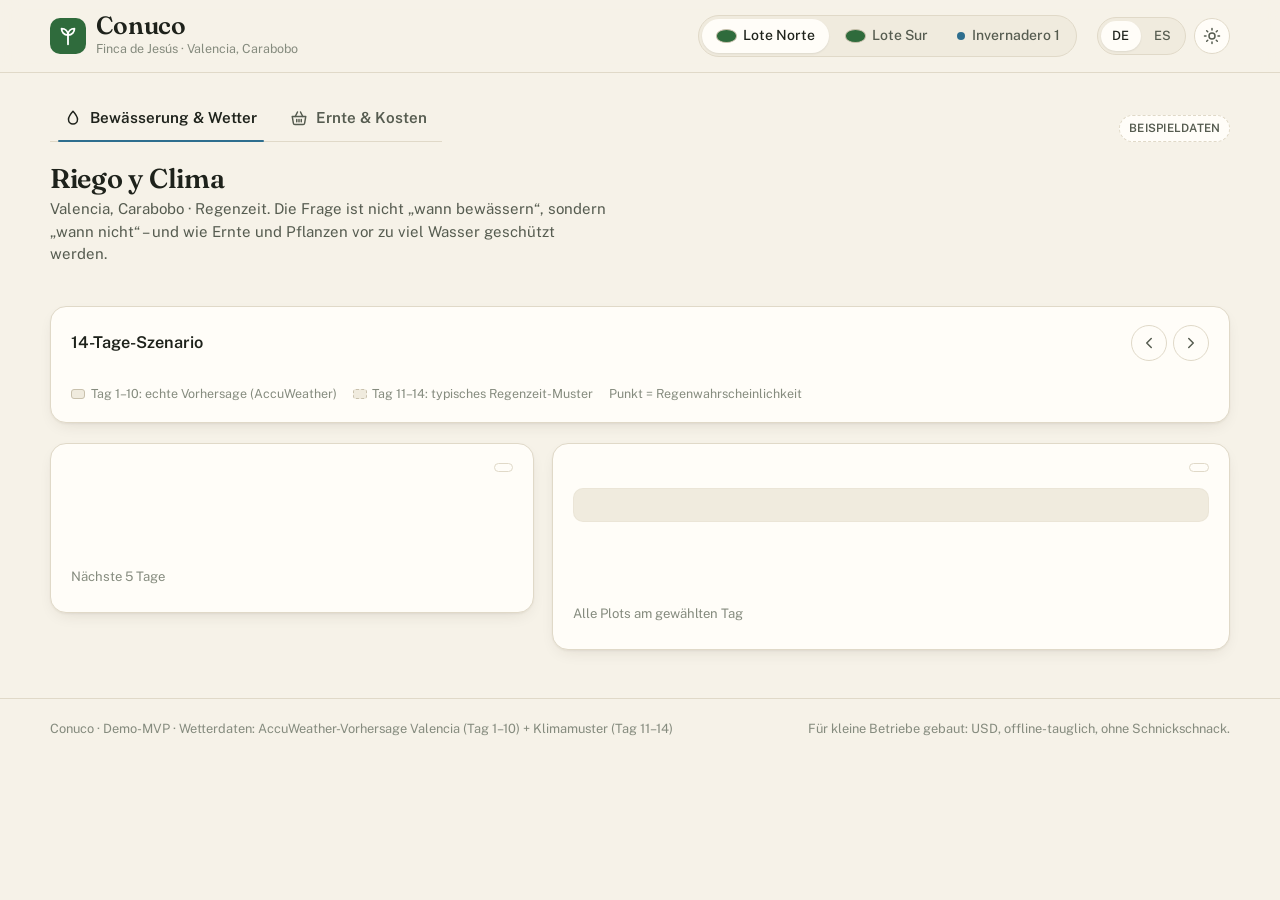
==== index.html @ 58343f12 "Add files via upload" ====
<!DOCTYPE html>
<html lang="de" data-theme="light">
<head>
  <meta charset="utf-8">
  <meta name="viewport" content="width=device-width, initial-scale=1">
  <title>Conuco – Riego y Clima · Cosecha y Costos</title>
  <meta name="description" content="Conuco: radikal einfache Farm-Software für kleine Betriebe in Venezuela. Demo mit Bewässerung & Wetter sowie Ernte- & Kostenerfassung.">
  <link rel="icon" href="data:image/svg+xml,%3Csvg xmlns='http://www.w3.org/2000/svg' viewBox='0 0 32 32'%3E%3Crect width='32' height='32' rx='8' fill='%232F6B3C'/%3E%3Cpath d='M16 25V13M16 13c-5 0-7-4-7-7 4 0 7 2 7 7Zm0 0c5 0 7-4 7-7-4 0-7 2-7 7Z' fill='none' stroke='%23fff' stroke-width='2.2' stroke-linecap='round'/%3E%3C/svg%3E">
  <script>
    // Theme so früh wie möglich setzen, damit nichts flackert.
    (function () {
      try {
        var saved = localStorage.getItem('conuco.theme');
        var prefersDark = window.matchMedia && window.matchMedia('(prefers-color-scheme: dark)').matches;
        document.documentElement.setAttribute('data-theme', saved || (prefersDark ? 'dark' : 'light'));
      } catch (e) {}
    })();
  </script>
  <link rel="preconnect" href="https://fonts.googleapis.com">
  <link rel="preconnect" href="https://fonts.gstatic.com" crossorigin>
  <link href="https://fonts.googleapis.com/css2?family=Fraunces:opsz,wght@9..144,500;9..144,600;9..144,700&family=IBM+Plex+Mono:wght@400;500&family=Public+Sans:wght@400;500;600;700&display=swap" rel="stylesheet">
  <link rel="stylesheet" href="styles.css">
</head>
<body>

  <!-- SVG-Symbole -->
  <svg width="0" height="0" style="position:absolute" aria-hidden="true">
    <defs>
      <symbol id="i-leaf" viewBox="0 0 24 24" fill="none" stroke="currentColor" stroke-width="2" stroke-linecap="round" stroke-linejoin="round"><path d="M12 21V11"/><path d="M12 11c-4.5 0-7-3.5-7-7 4 0 7 2.5 7 7Z"/><path d="M12 11c4.5 0 7-3.5 7-7-4 0-7 2.5-7 7Z"/></symbol>
      <symbol id="i-drop" viewBox="0 0 24 24" fill="none" stroke="currentColor" stroke-width="2" stroke-linecap="round" stroke-linejoin="round"><path d="M12 3s6 6.5 6 11a6 6 0 0 1-12 0c0-4.5 6-11 6-11Z"/></symbol>
      <symbol id="i-basket" viewBox="0 0 24 24" fill="none" stroke="currentColor" stroke-width="2" stroke-linecap="round" stroke-linejoin="round"><path d="M3 10h18l-1.5 9a2 2 0 0 1-2 1.7h-11a2 2 0 0 1-2-1.7L3 10Z"/><path d="m7 10 3-6M17 10l-3-6M9 14v3M12 14v3M15 14v3"/></symbol>
      <symbol id="i-sun" viewBox="0 0 24 24" fill="none" stroke="currentColor" stroke-width="2" stroke-linecap="round" stroke-linejoin="round"><circle cx="12" cy="12" r="4"/><path d="M12 2v2M12 20v2M4.9 4.9l1.4 1.4M17.7 17.7l1.4 1.4M2 12h2M20 12h2M4.9 19.1l1.4-1.4M17.7 6.3l1.4-1.4"/></symbol>
      <symbol id="i-moon" viewBox="0 0 24 24" fill="none" stroke="currentColor" stroke-width="2" stroke-linecap="round" stroke-linejoin="round"><path d="M21 12.8A9 9 0 1 1 11.2 3a7 7 0 0 0 9.8 9.8Z"/></symbol>
      <symbol id="i-warn" viewBox="0 0 24 24" fill="none" stroke="currentColor" stroke-width="2" stroke-linecap="round" stroke-linejoin="round"><path d="M10.3 3.9 1.8 18a2 2 0 0 0 1.7 3h17a2 2 0 0 0 1.7-3L13.7 3.9a2 2 0 0 0-3.4 0Z"/><path d="M12 9v4M12 17h.01"/></symbol>
      <symbol id="i-check" viewBox="0 0 24 24" fill="none" stroke="currentColor" stroke-width="2.2" stroke-linecap="round" stroke-linejoin="round"><path d="M20 6 9 17l-5-5"/></symbol>
      <symbol id="i-undo" viewBox="0 0 24 24" fill="none" stroke="currentColor" stroke-width="2" stroke-linecap="round" stroke-linejoin="round"><path d="M3 7v6h6"/><path d="M21 17a9 9 0 0 0-15-6.7L3 13"/></symbol>
      <symbol id="i-chev-l" viewBox="0 0 24 24" fill="none" stroke="currentColor" stroke-width="2" stroke-linecap="round" stroke-linejoin="round"><path d="m15 18-6-6 6-6"/></symbol>
      <symbol id="i-chev-r" viewBox="0 0 24 24" fill="none" stroke="currentColor" stroke-width="2" stroke-linecap="round" stroke-linejoin="round"><path d="m9 18 6-6-6-6"/></symbol>
      <symbol id="i-plus" viewBox="0 0 24 24" fill="none" stroke="currentColor" stroke-width="2.2" stroke-linecap="round" stroke-linejoin="round"><path d="M12 5v14M5 12h14"/></symbol>
      <symbol id="i-shield" viewBox="0 0 24 24" fill="none" stroke="currentColor" stroke-width="2" stroke-linecap="round" stroke-linejoin="round"><path d="M12 22s8-4 8-10V5l-8-3-8 3v7c0 6 8 10 8 10Z"/><path d="m9 12 2 2 4-4"/></symbol>
      <symbol id="i-info" viewBox="0 0 24 24" fill="none" stroke="currentColor" stroke-width="2" stroke-linecap="round" stroke-linejoin="round"><circle cx="12" cy="12" r="10"/><path d="M12 16v-4M12 8h.01"/></symbol>
      <symbol id="i-ban" viewBox="0 0 24 24" fill="none" stroke="currentColor" stroke-width="2" stroke-linecap="round" stroke-linejoin="round"><circle cx="12" cy="12" r="10"/><path d="m4.9 4.9 14.2 14.2"/></symbol>
      <symbol id="i-house" viewBox="0 0 24 24" fill="none" stroke="currentColor" stroke-width="2" stroke-linecap="round" stroke-linejoin="round"><path d="M3 11 12 3l9 8"/><path d="M5 10v10h14V10"/><path d="M9 20v-6h6v6"/></symbol>
      <!-- Wetter -->
      <symbol id="w-rain" viewBox="0 0 24 24" fill="none" stroke="currentColor" stroke-width="1.8" stroke-linecap="round" stroke-linejoin="round"><path d="M7 15a4 4 0 0 1-.5-8A6 6 0 0 1 18 8a3.5 3.5 0 0 1 0 7"/><path d="M8 17v3M12 16v4M16 17v3"/></symbol>
      <symbol id="w-storm" viewBox="0 0 24 24" fill="none" stroke="currentColor" stroke-width="1.8" stroke-linecap="round" stroke-linejoin="round"><path d="M7 15a4 4 0 0 1-.5-8A6 6 0 0 1 18 8a3.5 3.5 0 0 1 0 7"/><path d="m13 13-2 4h3l-2 4"/></symbol>
      <symbol id="w-suncloud" viewBox="0 0 24 24" fill="none" stroke="currentColor" stroke-width="1.8" stroke-linecap="round" stroke-linejoin="round"><path d="M9 4v1.5M4 9h1.5M5.5 5.5l1 1"/><path d="M11.5 8.5A3.5 3.5 0 0 0 6 10.5"/><path d="M9 19a4 4 0 0 1-.5-8A6 6 0 0 1 20 12a3.5 3.5 0 0 1 0 7Z"/></symbol>
      <symbol id="w-cloud" viewBox="0 0 24 24" fill="none" stroke="currentColor" stroke-width="1.8" stroke-linecap="round" stroke-linejoin="round"><path d="M7 18a4 4 0 0 1-.5-8A6 6 0 0 1 18 11a3.5 3.5 0 0 1 0 7Z"/></symbol>
    </defs>
  </svg>

  <header class="header">
    <div class="container header-inner">
      <div class="brand">
        <div class="brand-mark" aria-hidden="true"><svg width="22" height="22"><use href="#i-leaf"/></svg></div>
        <div>
          <div class="brand-name">Conuco</div>
          <div class="brand-tag" data-i18n="brand.tag">Finca de Jesús · Valencia, Carabobo</div>
        </div>
      </div>

      <div class="segmented" role="group" aria-label="Plot" id="plotSwitch">
        <button type="button" data-plot="norte" aria-pressed="true"><span class="dot field" aria-hidden="true"></span>Lote Norte</button>
        <button type="button" data-plot="sur" aria-pressed="false"><span class="dot field" aria-hidden="true"></span>Lote Sur</button>
        <button type="button" data-plot="inv1" aria-pressed="false"><span class="dot greenhouse" aria-hidden="true"></span>Invernadero 1</button>
      </div>

      <div class="header-controls">
        <div class="segmented compact" role="group" aria-label="Idioma / Sprache" id="langSwitch">
          <button type="button" data-lang="de" aria-pressed="true" lang="de">DE</button>
          <button type="button" data-lang="es" aria-pressed="false" lang="es">ES</button>
        </div>
        <button type="button" class="icon-btn" id="themeToggle" data-i18n-aria="theme.toggle" aria-label="Design umschalten">
          <svg class="icon-sun" aria-hidden="true"><use href="#i-sun"/></svg>
          <svg class="icon-moon" aria-hidden="true"><use href="#i-moon"/></svg>
        </button>
      </div>
    </div>
  </header>

  <main class="container main">
    <div class="page-head">
      <div class="tabs" role="tablist" aria-label="Módulos">
        <button type="button" class="tab" role="tab" data-tab="water" id="tab-water" aria-selected="true" aria-controls="panel-water">
          <svg aria-hidden="true"><use href="#i-drop"/></svg><span data-i18n="tab.water">Bewässerung &amp; Wetter</span>
        </button>
        <button type="button" class="tab" role="tab" data-tab="costs" id="tab-costs" aria-selected="false" aria-controls="panel-costs" tabindex="-1">
          <svg aria-hidden="true"><use href="#i-basket"/></svg><span data-i18n="tab.costs">Ernte &amp; Kosten</span>
        </button>
      </div>
      <span class="badge sample" data-i18n="badge.sample">Beispieldaten</span>
    </div>

    <!-- ===================== Modul 1 ===================== -->
    <section id="panel-water" role="tabpanel" aria-labelledby="tab-water" class="main" style="padding:0">
      <div>
        <h1 class="module-title" data-i18n="water.title">Riego y Clima</h1>
        <p class="module-sub" data-i18n="water.sub">Valencia, Carabobo · Regenzeit. Die Frage ist nicht „wann bewässern“, sondern „wann nicht“ – und wie Ernte und Pflanzen vor zu viel Wasser geschützt werden.</p>
      </div>

      <div class="kpis" id="waterKpis"></div>

      <div class="card timeline-card">
        <div class="timeline-head">
          <div>
            <div class="card-title" data-i18n="timeline.title">14-Tage-Szenario</div>
            <div class="card-sub" id="timelineSub"></div>
          </div>
          <div class="timeline-nav">
            <button type="button" class="icon-btn" id="dayPrev" data-i18n-aria="timeline.prev" aria-label="Vorheriger Tag"><svg aria-hidden="true"><use href="#i-chev-l"/></svg></button>
            <button type="button" class="icon-btn" id="dayNext" data-i18n-aria="timeline.next" aria-label="Nächster Tag"><svg aria-hidden="true"><use href="#i-chev-r"/></svg></button>
          </div>
        </div>
        <div class="timeline" id="timeline" role="group" data-i18n-aria="timeline.group" aria-label="Tag auswählen"></div>
        <div class="timeline-legend">
          <span><i class="swatch"></i><span data-i18n="timeline.legend.forecast">Tag 1–10: echte Vorhersage (AccuWeather)</span></span>
          <span><i class="swatch dashed"></i><span data-i18n="timeline.legend.pattern">Tag 11–14: typisches Regenzeit-Muster</span></span>
          <span data-i18n="timeline.legend.rain">Punkt = Regenwahrscheinlichkeit</span>
        </div>
      </div>

      <div class="water-grid">
        <div class="card" id="weatherCard">
          <div class="card-head">
            <div>
              <div class="card-title" id="weatherTitle"></div>
              <div class="card-sub" id="weatherDate"></div>
            </div>
            <span class="badge" id="sourceBadge"></span>
          </div>
          <div class="weather-now">
            <div class="weather-icon" id="weatherIcon"></div>
            <div>
              <div class="weather-temp"><span id="tempMax"></span><small id="tempMin"></small></div>
              <div class="weather-cond" id="weatherCond"></div>
              <div class="weather-meta" id="weatherMeta"></div>
            </div>
          </div>
          <div>
            <div class="card-sub" style="margin-bottom:.45rem" data-i18n="weather.next5">Nächste 5 Tage</div>
            <div class="strip" id="strip"></div>
          </div>
        </div>

        <div class="card reco-card" id="recoCard">
          <div class="card-head">
            <div>
              <div class="card-title" id="recoPlotName"></div>
              <div class="card-sub" id="recoPlotType"></div>
            </div>
            <span class="badge" id="recoPlotBadge"></span>
          </div>

          <div class="reco-main" id="recoMain"></div>

          <div class="moisture" id="moisture"></div>

          <div class="reco-actions" id="recoActions"></div>

          <div id="diseaseAlert"></div>
          <div id="harvestAlert"></div>

          <div>
            <div class="card-sub" style="margin-bottom:.45rem" data-i18n="compare.title">Alle Plots am gewählten Tag</div>
            <div class="compare" id="compare"></div>
          </div>
        </div>
      </div>
    </section>

    <!-- ===================== Modul 2 ===================== -->
    <section id="panel-costs" role="tabpanel" aria-labelledby="tab-costs" class="main" style="padding:0" hidden>
      <div>
        <h1 class="module-title" data-i18n="costs.title">Cosecha y Costos</h1>
        <p class="module-sub" data-i18n="costs.sub">Tomate „Río Grande“, 11.000 Pflanzen, Saison 2026 · alle Beträge in USD. Ernte und Ausgaben erfassen, Kosten pro Kilo und Marge sofort sehen.</p>
      </div>

      <div class="kpis" id="costKpis"></div>

      <div class="costs-grid">
        <div style="display:flex;flex-direction:column;gap:1.1rem;min-width:0">
          <div class="charts">
            <div class="card">
              <div class="card-head">
                <div>
                  <div class="card-title" data-i18n="chart.harvest.title">Erntemenge über Zeit</div>
                  <div class="card-sub" data-i18n="chart.harvest.sub">kg pro Erntetag, alle Plots</div>
                </div>
              </div>
              <div class="chart-wrap" id="harvestChart"></div>
            </div>
            <div class="card">
              <div class="card-head">
                <div>
                  <div class="card-title" data-i18n="chart.costs.title">Kosten nach Kategorie</div>
                  <div class="card-sub" data-i18n="chart.costs.sub">Anteil an den Gesamtkosten</div>
                </div>
              </div>
              <div class="donut-layout">
                <div class="chart-wrap" id="costDonut"></div>
                <div class="legend" id="costLegend"></div>
              </div>
            </div>
          </div>

          <div class="tables">
            <div class="card">
              <div class="card-head">
                <div>
                  <div class="card-title" data-i18n="table.harvest.title">Ernte-Einträge</div>
                  <div class="card-sub" id="harvestCount"></div>
                </div>
              </div>
              <div class="table-wrap">
                <table id="harvestTable">
                  <thead><tr>
                    <th data-i18n="col.date">Datum</th>
                    <th data-i18n="col.plot">Plot</th>
                    <th class="num" data-i18n="col.kg">kg</th>
                    <th data-i18n="col.quality">Qualität</th>
                  </tr></thead>
                  <tbody></tbody>
                </table>
              </div>
            </div>
            <div class="card">
              <div class="card-head">
                <div>
                  <div class="card-title" data-i18n="table.costs.title">Kosten-Einträge</div>
                  <div class="card-sub" id="costCount"></div>
                </div>
              </div>
              <div class="table-wrap">
                <table id="costTable">
                  <thead><tr>
                    <th data-i18n="col.date">Datum</th>
                    <th data-i18n="col.category">Kategorie</th>
                    <th data-i18n="col.note">Notiz</th>
                    <th class="num" data-i18n="col.amount">USD</th>
                  </tr></thead>
                  <tbody></tbody>
                </table>
              </div>
            </div>
          </div>
        </div>

        <div style="display:flex;flex-direction:column;gap:1.1rem;min-width:0">
          <div class="card">
            <div class="card-head">
              <div>
                <div class="card-title" data-i18n="price.title">Verkaufspreis</div>
                <div class="card-sub" data-i18n="price.sub">Ab Hof, USD pro kg – Kennzahlen reagieren sofort</div>
              </div>
            </div>
            <div class="price-row">
              <label for="priceInput" data-i18n="price.label">Preis Qualität A</label>
              <span class="field"><span class="unit">$</span><input type="number" id="priceInput" min="0" step="0.05" value="0.70" inputmode="decimal"><span class="unit">/kg</span></span>
            </div>
            <p class="price-note" data-i18n="price.note">Qualität B wird mit 80 %, Qualität C mit 50 % des A-Preises bewertet.</p>
          </div>

          <div class="card">
            <div class="card-head">
              <div>
                <div class="card-title" data-i18n="form.title">Eintrag hinzufügen</div>
                <div class="card-sub" data-i18n="form.sub">Wird sofort in Tabelle, Kennzahlen und Diagramme übernommen</div>
              </div>
            </div>
            <div class="segmented" role="group" id="entryTypeSwitch" data-i18n-aria="form.type" aria-label="Eintragstyp">
              <button type="button" data-type="harvest" aria-pressed="true" data-i18n="form.type.harvest">Ernte</button>
              <button type="button" data-type="cost" aria-pressed="false" data-i18n="form.type.cost">Kosten</button>
            </div>

            <form id="entryForm" novalidate>
              <div class="form-grid">
                <div class="form-field">
                  <label for="fDate" data-i18n="col.date">Datum</label>
                  <span class="field"><input type="date" id="fDate" required></span>
                </div>

                <div class="form-field" data-for="harvest">
                  <label for="fPlot" data-i18n="col.plot">Plot</label>
                  <span class="field"><select id="fPlot">
                    <option value="norte">Lote Norte</option>
                    <option value="sur">Lote Sur</option>
                    <option value="inv1">Invernadero 1</option>
                  </select></span>
                </div>
                <div class="form-field" data-for="harvest">
                  <label for="fKg" data-i18n="form.kg">Menge (kg)</label>
                  <span class="field"><input type="number" id="fKg" min="1" step="1" placeholder="120" inputmode="numeric"></span>
                </div>
                <div class="form-field" data-for="harvest">
                  <label for="fQuality" data-i18n="col.quality">Qualität</label>
                  <span class="field"><select id="fQuality">
                    <option value="A" data-i18n="quality.A">A – Erste Wahl</option>
                    <option value="B" data-i18n="quality.B">B – Zweite Wahl</option>
                    <option value="C" data-i18n="quality.C">C – Verarbeitung</option>
                  </select></span>
                </div>

                <div class="form-field" data-for="cost" hidden>
                  <label for="fCategory" data-i18n="col.category">Kategorie</label>
                  <span class="field"><select id="fCategory">
                    <option value="seed" data-i18n="cat.seed">Saatgut</option>
                    <option value="inputs" data-i18n="cat.inputs">Betriebsmittel</option>
                    <option value="labor" data-i18n="cat.labor">Arbeitskraft</option>
                    <option value="fuel" data-i18n="cat.fuel">Treibstoff</option>
                  </select></span>
                </div>
                <div class="form-field" data-for="cost" hidden>
                  <label for="fAmount" data-i18n="form.amount">Betrag (USD)</label>
                  <span class="field"><span class="unit">$</span><input type="number" id="fAmount" min="0.01" step="0.01" placeholder="85.00" inputmode="decimal"></span>
                </div>
                <div class="form-field full" data-for="cost" hidden>
                  <label for="fNote" data-i18n="col.note">Notiz</label>
                  <span class="field"><input type="text" id="fNote" maxlength="60" data-i18n-placeholder="form.note.ph" placeholder="z. B. Diesel für die Pumpe"></span>
                </div>
              </div>
              <div class="form-actions" style="margin-top:.9rem">
                <span class="form-feedback" id="formFeedback" aria-live="polite"></span>
                <button type="submit" class="btn btn-earth"><svg aria-hidden="true"><use href="#i-plus"/></svg><span data-i18n="form.submit">Hinzufügen</span></button>
              </div>
            </form>
          </div>
        </div>
      </div>
    </section>
  </main>

  <footer class="footer">
    <div class="container footer-inner">
      <span data-i18n="footer.left">Conuco · Demo-MVP · Wetterdaten: AccuWeather-Vorhersage Valencia (Tag 1–10) + Klimamuster (Tag 11–14)</span>
      <span data-i18n="footer.right">Für kleine Betriebe gebaut: USD, offline-tauglich, ohne Schnickschnack.</span>
    </div>
  </footer>

  <div class="tooltip" id="tooltip" role="status" aria-hidden="true"></div>

  <script src="data/wetter-14-tage.js"></script>
  <script src="i18n.js"></script>
  <script src="app.js"></script>
</body>
</html>
---- styles.css ----
/* ==========================================================================
   Conuco – Design Tokens
   ========================================================================== */
:root {
  color-scheme: light;

  /* Neutrale, warme Töne */
  --bg: #F6F2E8;
  --surface: #FFFDF8;
  --surface-2: #F0EBDE;
  --surface-3: #E7E1D2;
  --border: #E0D9C8;
  --border-strong: #C9C1AD;
  --text: #1E221B;
  --text-2: #565C50;
  --text-3: #858B7E;
  --shadow: 0 1px 2px rgba(50, 40, 20, .05), 0 6px 18px -8px rgba(50, 40, 20, .16);

  /* Akzente */
  --accent: #2F6B3C;
  --accent-strong: #245530;
  --accent-soft: #E1EEDE;
  --accent-contrast: #FFFFFF;

  --earth: #B9622C;
  --earth-strong: #964D20;
  --earth-soft: #F6E5D7;

  --water: #2E6E8E;
  --water-strong: #225670;
  --water-soft: #DCEAF1;

  /* Semantik (getrennt von den Akzenten) */
  --ok: #3A7A49;
  --ok-soft: #E0EFE1;
  --warn: #A9701A;
  --warn-soft: #FBEDD2;
  --crit: #B0402A;
  --crit-soft: #F8DFD8;
  --info: #2E6E8E;
  --info-soft: #DCEAF1;

  /* Chart-Serien (validiert: farbenblind-sicher, Reihenfolge fix) */
  --series-labor: #D46A2A;
  --series-inputs: #2F7FB0;
  --series-fuel: #D4A12A;
  --series-seed: #2F8A48;
  --grid: #E6E0D1;

  --focus: #2E6E8E;

  --font-display: "Fraunces", "Iowan Old Style", "Palatino Linotype", Georgia, serif;
  --font-ui: "Public Sans", "Helvetica Neue", Arial, system-ui, sans-serif;
  --font-mono: "IBM Plex Mono", "SF Mono", Menlo, Consolas, monospace;

  --radius-s: 6px;
  --radius: 10px;
  --radius-l: 16px;
  --dur: 180ms;
}

@media (prefers-color-scheme: dark) {
  :root:not([data-theme="light"]) {
    color-scheme: dark;
    --bg: #101612;
    --surface: #182019;
    --surface-2: #1F2921;
    --surface-3: #283329;
    --border: #2C372E;
    --border-strong: #3C493E;
    --text: #EDEAE0;
    --text-2: #B3B5A8;
    --text-3: #7D837A;
    --shadow: 0 1px 2px rgba(0, 0, 0, .3), 0 8px 24px -10px rgba(0, 0, 0, .55);

    --accent: #6BAE7A;
    --accent-strong: #8CC79A;
    --accent-soft: #1F3324;
    --accent-contrast: #0F1A12;

    --earth: #D98A57;
    --earth-strong: #ECA675;
    --earth-soft: #35251A;

    --water: #6AA8C5;
    --water-strong: #8CC0D8;
    --water-soft: #1B3040;

    --ok: #6EB27E;
    --ok-soft: #1D3324;
    --warn: #DDA23F;
    --warn-soft: #382C15;
    --crit: #E26E54;
    --crit-soft: #3E221B;
    --info: #6AA8C5;
    --info-soft: #1B3040;

    --series-labor: #D8702A;
    --series-inputs: #3585C0;
    --series-fuel: #B58A10;
    --series-seed: #33A862;
    --grid: #263029;

    --focus: #8CC0D8;
  }
}
:root[data-theme="dark"] {
  color-scheme: dark;
  --bg: #101612;
  --surface: #182019;
  --surface-2: #1F2921;
  --surface-3: #283329;
  --border: #2C372E;
  --border-strong: #3C493E;
  --text: #EDEAE0;
  --text-2: #B3B5A8;
  --text-3: #7D837A;
  --shadow: 0 1px 2px rgba(0, 0, 0, .3), 0 8px 24px -10px rgba(0, 0, 0, .55);

  --accent: #6BAE7A;
  --accent-strong: #8CC79A;
  --accent-soft: #1F3324;
  --accent-contrast: #0F1A12;

  --earth: #D98A57;
  --earth-strong: #ECA675;
  --earth-soft: #35251A;

  --water: #6AA8C5;
  --water-strong: #8CC0D8;
  --water-soft: #1B3040;

  --ok: #6EB27E;
  --ok-soft: #1D3324;
  --warn: #DDA23F;
  --warn-soft: #382C15;
  --crit: #E26E54;
  --crit-soft: #3E221B;
  --info: #6AA8C5;
  --info-soft: #1B3040;

  --series-labor: #D8702A;
  --series-inputs: #3585C0;
  --series-fuel: #B58A10;
  --series-seed: #33A862;
  --grid: #263029;

  --focus: #8CC0D8;
}

/* ==========================================================================
   Basis
   ========================================================================== */
*, *::before, *::after { box-sizing: border-box; }
html { -webkit-text-size-adjust: 100%; }
body {
  margin: 0;
  background: var(--bg);
  color: var(--text);
  font-family: var(--font-ui);
  font-size: 15px;
  line-height: 1.5;
  -webkit-font-smoothing: antialiased;
  transition: background-color var(--dur) ease, color var(--dur) ease;
}
h1, h2, h3, h4 { margin: 0; font-weight: 600; line-height: 1.2; }
p { margin: 0; }
button, input, select { font: inherit; color: inherit; }
button { cursor: pointer; }
.num { font-family: var(--font-mono); font-variant-numeric: tabular-nums; }
.visually-hidden {
  position: absolute !important; width: 1px; height: 1px; overflow: hidden;
  clip: rect(0 0 0 0); white-space: nowrap; border: 0; padding: 0; margin: -1px;
}
:focus-visible { outline: 2px solid var(--focus); outline-offset: 2px; border-radius: var(--radius-s); }
[hidden] { display: none !important; }

@media (prefers-reduced-motion: reduce) {
  *, *::before, *::after { transition: none !important; animation: none !important; scroll-behavior: auto !important; }
}

.container { width: min(1180px, 100% - 2rem); margin-inline: auto; }

/* ==========================================================================
   Header
   ========================================================================== */
.header {
  position: sticky; top: 0; z-index: 20;
  background: color-mix(in srgb, var(--bg) 88%, transparent);
  backdrop-filter: blur(10px); -webkit-backdrop-filter: blur(10px);
  border-bottom: 1px solid var(--border);
}
.header-inner {
  display: flex; align-items: center; gap: 1.25rem; flex-wrap: wrap;
  padding-block: .8rem;
}
.brand { display: flex; align-items: center; gap: .65rem; margin-right: auto; }
.brand-mark {
  width: 36px; height: 36px; border-radius: 10px;
  background: var(--accent); color: var(--accent-contrast);
  display: grid; place-items: center; flex: none;
}
.brand-name { font-family: var(--font-display); font-weight: 600; font-size: 1.55rem; letter-spacing: -.01em; line-height: 1; }
.brand-tag { font-size: .78rem; color: var(--text-3); margin-top: .18rem; }

.segmented {
  display: inline-flex; padding: 3px; gap: 2px;
  background: var(--surface-2); border: 1px solid var(--border); border-radius: 999px;
}
.segmented button {
  white-space: nowrap;
  border: 0; background: transparent; color: var(--text-2);
  padding: .4rem .85rem; border-radius: 999px; font-weight: 500; font-size: .875rem;
  display: inline-flex; align-items: center; gap: .4rem;
  transition: background-color var(--dur), color var(--dur);
}
.segmented button:hover { color: var(--text); }
.segmented button[aria-pressed="true"], .segmented button[aria-selected="true"] {
  background: var(--surface); color: var(--text); box-shadow: 0 1px 2px rgba(0,0,0,.08);
}
.segmented .dot { width: 8px; height: 8px; border-radius: 50%; background: var(--water); }
.segmented .dot.field { background: var(--accent); }
.segmented .dot.greenhouse { background: var(--water); }
.segmented.compact button { padding: .35rem .7rem; font-size: .8rem; }

.header-controls { display: flex; align-items: center; gap: .5rem; }
.icon-btn {
  width: 36px; height: 36px; border-radius: 999px; border: 1px solid var(--border);
  background: var(--surface); color: var(--text-2); display: grid; place-items: center;
  transition: background-color var(--dur), color var(--dur);
}
.icon-btn:hover { color: var(--text); background: var(--surface-2); }
.icon-btn svg { width: 18px; height: 18px; }
/* Theme-Icon: JS setzt data-theme immer explizit (light|dark) */
.icon-moon { display: none; }
:root[data-theme="dark"] .icon-sun { display: none; }
:root[data-theme="dark"] .icon-moon { display: block; }

/* ==========================================================================
   Tabs + Seitenkopf
   ========================================================================== */
.main { padding-block: 1.5rem 3rem; display: flex; flex-direction: column; gap: 1.25rem; }
.page-head { display: flex; align-items: flex-end; justify-content: space-between; gap: 1rem; flex-wrap: wrap; }
.tabs { display: inline-flex; gap: .25rem; border-bottom: 1px solid var(--border); }
.tab {
  white-space: nowrap;
  border: 0; background: transparent; color: var(--text-2);
  padding: .6rem .9rem .7rem; font-weight: 600; font-size: .95rem; position: relative;
  display: inline-flex; align-items: center; gap: .5rem; border-radius: var(--radius-s) var(--radius-s) 0 0;
}
.tab svg { width: 18px; height: 18px; }
.tab::after { content: ""; position: absolute; left: .5rem; right: .5rem; bottom: -1px; height: 2px; background: transparent; border-radius: 2px; }
.tab:hover { color: var(--text); }
.tab[aria-selected="true"] { color: var(--text); }
.tab[aria-selected="true"]::after { background: var(--accent); }
.tab[data-tab="costs"][aria-selected="true"]::after { background: var(--earth); }
.tab[data-tab="water"][aria-selected="true"]::after { background: var(--water); }

.badge {
  display: inline-flex; align-items: center; gap: .35rem;
  font-size: .72rem; font-weight: 600; letter-spacing: .02em; text-transform: uppercase;
  padding: .22rem .55rem; border-radius: 999px; border: 1px solid var(--border);
  color: var(--text-2); background: var(--surface);
  white-space: nowrap;
}
.badge.sample { border-style: dashed; }
.badge.tone-ok { color: var(--ok); background: var(--ok-soft); border-color: transparent; }
.badge.tone-warn { color: var(--warn); background: var(--warn-soft); border-color: transparent; }
.badge.tone-crit { color: var(--crit); background: var(--crit-soft); border-color: transparent; }
.badge.tone-info { color: var(--info); background: var(--info-soft); border-color: transparent; }
.badge.tone-earth { color: var(--earth); background: var(--earth-soft); border-color: transparent; }
.badge.tone-accent { color: var(--accent); background: var(--accent-soft); border-color: transparent; }

.module-title { font-family: var(--font-display); font-weight: 600; font-size: 1.7rem; letter-spacing: -.01em; }
.module-sub { color: var(--text-2); margin-top: .25rem; max-width: 62ch; }

/* ==========================================================================
   Karten / Kennzahlen
   ========================================================================== */
.card {
  min-width: 0;
  background: var(--surface); border: 1px solid var(--border); border-radius: var(--radius-l);
  box-shadow: var(--shadow); padding: 1.15rem 1.25rem;
  display: flex; flex-direction: column; gap: .9rem;
}
.card-head { display: flex; align-items: flex-start; justify-content: space-between; gap: 1rem; }
.card-title { font-size: 1.02rem; font-weight: 600; }
.card-sub { color: var(--text-3); font-size: .82rem; margin-top: .15rem; }

.kpis { display: grid; grid-template-columns: repeat(4, minmax(0, 1fr)); gap: .9rem; }
.kpi {
  background: var(--surface); border: 1px solid var(--border); border-radius: var(--radius);
  padding: .95rem 1.05rem; display: flex; flex-direction: column; gap: .35rem;
  position: relative; overflow: hidden; box-shadow: var(--shadow);
}
.kpi::before { content: ""; position: absolute; inset: 0 auto 0 0; width: 4px; background: var(--kpi-color, var(--text-3)); }
.kpi.tone-ok { --kpi-color: var(--ok); }
.kpi.tone-warn { --kpi-color: var(--warn); }
.kpi.tone-crit { --kpi-color: var(--crit); }
.kpi.tone-info { --kpi-color: var(--info); }
.kpi.tone-earth { --kpi-color: var(--earth); }
.kpi.tone-accent { --kpi-color: var(--accent); }
.kpi-label { font-size: .78rem; color: var(--text-2); font-weight: 500; letter-spacing: .01em; overflow-wrap: anywhere; hyphens: auto; }
.kpi-value { font-family: var(--font-mono); font-variant-numeric: tabular-nums; font-size: 1.6rem; font-weight: 500; letter-spacing: -.01em; line-height: 1.1; }
.kpi-value small { font-size: .85rem; color: var(--text-3); font-weight: 400; margin-left: .3rem; }
.kpi-status { display: inline-flex; align-items: center; gap: .4rem; font-size: .8rem; color: var(--text-2); }
.kpi-status .pill { width: 8px; height: 8px; border-radius: 50%; background: var(--kpi-color, var(--text-3)); flex: none; }

/* ==========================================================================
   Modul 1: Riego y Clima
   ========================================================================== */
.timeline-card { gap: .75rem; }
.timeline-head { display: flex; align-items: center; justify-content: space-between; gap: .75rem; flex-wrap: wrap; }
.timeline-nav { display: flex; gap: .35rem; }
.timeline { display: grid; grid-template-columns: repeat(14, minmax(0, 1fr)); gap: .35rem; }
.day-chip {
  border: 1px solid var(--border); background: var(--surface-2); border-radius: var(--radius-s);
  padding: .5rem .25rem .45rem; display: flex; flex-direction: column; align-items: center; gap: .12rem;
  color: var(--text-2); line-height: 1.15; min-width: 0;
  transition: background-color var(--dur), border-color var(--dur), color var(--dur);
}
.day-chip:hover { border-color: var(--border-strong); color: var(--text); }
.day-chip .wd { font-size: .68rem; text-transform: uppercase; letter-spacing: .04em; }
.day-chip .dt { font-family: var(--font-mono); font-variant-numeric: tabular-nums; font-size: .82rem; font-weight: 500; color: var(--text); }
.day-chip .rp { font-family: var(--font-mono); font-variant-numeric: tabular-nums; font-size: .72rem; margin-top: .15rem; display: inline-flex; align-items: center; gap: .2rem; }
.day-chip .rp::before { content: ""; width: 6px; height: 6px; border-radius: 50%; background: var(--rp-color, var(--text-3)); }
.day-chip.rp-ok { --rp-color: var(--ok); }
.day-chip.rp-warn { --rp-color: var(--warn); }
.day-chip.rp-crit { --rp-color: var(--crit); }
.day-chip[aria-pressed="true"] { background: var(--water-soft); border-color: var(--water); color: var(--text); box-shadow: inset 0 0 0 1px var(--water); }
.day-chip.pattern { border-style: dashed; }
.timeline-legend { display: flex; gap: 1rem; flex-wrap: wrap; font-size: .78rem; color: var(--text-3); }
.timeline-legend span { display: inline-flex; align-items: center; gap: .35rem; }
.timeline-legend .swatch { width: 14px; height: 10px; border: 1px solid var(--border-strong); border-radius: 3px; background: var(--surface-2); }
.timeline-legend .swatch.dashed { border-style: dashed; }

.water-grid { display: grid; grid-template-columns: minmax(0, 5fr) minmax(0, 7fr); gap: 1.1rem; align-items: start; }
.weather-now { display: flex; gap: 1.25rem; align-items: center; }
.weather-icon { width: 64px; height: 64px; flex: none; color: var(--water); }
.weather-icon svg { width: 100%; height: 100%; }
.weather-temp { font-family: var(--font-mono); font-variant-numeric: tabular-nums; font-size: 2.6rem; font-weight: 500; line-height: 1; letter-spacing: -.02em; }
.weather-temp small { font-size: 1.1rem; color: var(--text-3); font-weight: 400; }
.weather-cond { color: var(--text-2); margin-top: .3rem; max-width: 34ch; }
.weather-meta { display: flex; gap: 1rem; flex-wrap: wrap; margin-top: .35rem; font-size: .82rem; color: var(--text-3); }
.weather-meta b { color: var(--text); font-weight: 500; font-family: var(--font-mono); font-variant-numeric: tabular-nums; }

.strip { display: grid; grid-template-columns: repeat(5, minmax(0, 1fr)); gap: .5rem; }
.strip-day {
  border: 1px solid var(--border); border-radius: var(--radius-s); background: var(--surface-2);
  padding: .55rem .35rem; text-align: center; display: flex; flex-direction: column; gap: .2rem; align-items: center;
}
.strip-day.active { border-color: var(--water); background: var(--water-soft); }
.strip-day .wd { font-size: .7rem; text-transform: uppercase; letter-spacing: .04em; color: var(--text-3); }
.strip-day svg { width: 26px; height: 26px; color: var(--water); }
.strip-day .t { font-family: var(--font-mono); font-variant-numeric: tabular-nums; font-size: .8rem; }
.strip-day .t span { color: var(--text-3); }
.strip-day .r { font-family: var(--font-mono); font-variant-numeric: tabular-nums; font-size: .74rem; color: var(--text-2); }

.reco-card { gap: 1rem; }
.reco-card.is-greenhouse { border-color: color-mix(in srgb, var(--water) 45%, var(--border)); }
.reco-card.is-field { border-color: color-mix(in srgb, var(--accent) 45%, var(--border)); }
.reco-main {
  display: grid; grid-template-columns: auto 1fr; gap: 1rem; align-items: start;
  padding: 1rem 1.1rem; border-radius: var(--radius); background: var(--tone-soft, var(--surface-2));
  border: 1px solid color-mix(in srgb, var(--tone, var(--border)) 35%, transparent);
}
.reco-main.tone-ok { --tone: var(--ok); --tone-soft: var(--ok-soft); }
.reco-main.tone-warn { --tone: var(--warn); --tone-soft: var(--warn-soft); }
.reco-main.tone-crit { --tone: var(--crit); --tone-soft: var(--crit-soft); }
.reco-main.tone-info { --tone: var(--info); --tone-soft: var(--info-soft); }
.reco-icon { width: 44px; height: 44px; border-radius: 12px; background: var(--tone); color: #fff; display: grid; place-items: center; flex: none; }
.reco-icon svg { width: 24px; height: 24px; }
.reco-kicker { font-size: .74rem; text-transform: uppercase; letter-spacing: .06em; font-weight: 600; color: var(--tone); }
.reco-title { font-family: var(--font-display); font-size: 1.45rem; font-weight: 600; letter-spacing: -.01em; margin-top: .1rem; }
.reco-why { color: var(--text-2); margin-top: .35rem; font-size: .92rem; }

.moisture { display: flex; flex-direction: column; gap: .45rem; }
.moisture-row { display: flex; justify-content: space-between; align-items: baseline; gap: 1rem; font-size: .85rem; color: var(--text-2); }
.moisture-row b { font-family: var(--font-mono); font-variant-numeric: tabular-nums; font-weight: 500; color: var(--text); font-size: 1rem; }
.meter { height: 10px; border-radius: 999px; background: var(--surface-3); overflow: hidden; position: relative; }
.meter-fill { height: 100%; border-radius: 999px; background: var(--meter-color, var(--water)); transition: width 300ms ease, background-color var(--dur); }
.meter-marks { display: flex; justify-content: space-between; font-size: .7rem; color: var(--text-3); font-family: var(--font-mono); }
.meter-marks span:nth-child(2) { color: var(--ok); }

.reco-actions { display: flex; align-items: center; gap: .75rem; flex-wrap: wrap; }
.btn {
  border: 1px solid var(--border-strong); background: var(--surface); color: var(--text);
  padding: .55rem .95rem; border-radius: var(--radius-s); font-weight: 600; font-size: .875rem;
  display: inline-flex; align-items: center; gap: .45rem;
  transition: background-color var(--dur), border-color var(--dur), color var(--dur);
}
.btn svg { width: 16px; height: 16px; }
.btn:hover { background: var(--surface-2); }
.btn-primary { background: var(--water); border-color: var(--water); color: #fff; }
.btn-primary:hover { background: var(--water-strong); border-color: var(--water-strong); }
.btn-earth { background: var(--earth); border-color: var(--earth); color: #fff; }
.btn-earth:hover { background: var(--earth-strong); border-color: var(--earth-strong); }
.btn-ghost { border-color: transparent; background: transparent; color: var(--text-2); }
.btn-ghost:hover { background: var(--surface-2); color: var(--text); }
.btn.is-done { background: var(--ok-soft); border-color: var(--ok); color: var(--ok); }
.reco-actions .hint { font-size: .82rem; color: var(--text-3); }

.alert {
  display: grid; grid-template-columns: auto 1fr; gap: .75rem; align-items: start;
  padding: .85rem 1rem; border-radius: var(--radius); border: 1px solid transparent;
}
.alert svg { width: 20px; height: 20px; margin-top: .1rem; }
.alert-title { font-weight: 600; }
.alert-body { color: var(--text-2); font-size: .9rem; margin-top: .15rem; }
.alert.tone-crit { background: var(--crit-soft); color: var(--text); border-color: color-mix(in srgb, var(--crit) 30%, transparent); }
.alert.tone-crit svg, .alert.tone-crit .alert-title { color: var(--crit); }
.alert.tone-warn { background: var(--warn-soft); border-color: color-mix(in srgb, var(--warn) 30%, transparent); }
.alert.tone-warn svg, .alert.tone-warn .alert-title { color: var(--warn); }
.alert.tone-ok { background: var(--ok-soft); border-color: color-mix(in srgb, var(--ok) 30%, transparent); }
.alert.tone-ok svg, .alert.tone-ok .alert-title { color: var(--ok); }
.alert.tone-earth { background: var(--earth-soft); border-color: color-mix(in srgb, var(--earth) 35%, transparent); }
.alert.tone-earth svg, .alert.tone-earth .alert-title { color: var(--earth); }

.compare { display: grid; gap: .5rem; }
.compare-row {
  display: grid; grid-template-columns: 1.2fr auto 1fr; gap: .75rem; align-items: center;
  padding: .55rem .75rem; border-radius: var(--radius-s); background: var(--surface-2); border: 1px solid var(--border);
  font-size: .88rem;
}
.compare-row.active { border-color: var(--border-strong); background: var(--surface); }
.compare-row .name { display: flex; align-items: center; gap: .5rem; font-weight: 500; }
.compare-row .name .dot { width: 8px; height: 8px; border-radius: 50%; }
.compare-row .type { color: var(--text-3); font-size: .78rem; }
.compare-row .moist { font-family: var(--font-mono); font-variant-numeric: tabular-nums; color: var(--text-2); font-size: .82rem; }
.compare-row .badge { justify-self: end; }

/* ==========================================================================
   Modul 2: Cosecha y Costos
   ========================================================================== */
.costs-grid { display: grid; grid-template-columns: minmax(0, 8fr) minmax(0, 4fr); gap: 1.1rem; align-items: start; }
.charts { display: grid; grid-template-columns: minmax(0, 1.65fr) minmax(0, 1fr); gap: 1.1rem; }
.chart-wrap { position: relative; width: 100%; }
.chart-wrap svg { display: block; width: 100%; height: auto; overflow: visible; }
.chart-wrap .axis text { fill: var(--text-3); font-family: var(--font-mono); font-size: 11px; }
.chart-wrap .grid line { stroke: var(--grid); stroke-width: 1; }
.chart-wrap .bar { fill: var(--accent); transition: opacity var(--dur); }
.chart-wrap .bar-hit { fill: transparent; cursor: pointer; }
.chart-wrap .bar-hit:hover + .bar, .chart-wrap .bar.is-hover { opacity: .78; }
.chart-wrap .bar-label { fill: var(--text-2); font-family: var(--font-mono); font-size: 11px; text-anchor: middle; }
.donut-layout { display: grid; grid-template-columns: minmax(120px, 150px) minmax(0, 1fr); gap: 1rem; align-items: center; }
.donut-center { font-family: var(--font-mono); font-variant-numeric: tabular-nums; fill: var(--text); font-size: 15px; font-weight: 500; text-anchor: middle; }
.donut-center-label { fill: var(--text-3); font-family: var(--font-ui); font-size: 10px; text-anchor: middle; }
.legend { display: flex; flex-direction: column; gap: .5rem; font-size: .85rem; }
.legend-row { display: grid; grid-template-columns: auto minmax(0, 1fr) auto; gap: .5rem; align-items: center; min-width: 0; }
.legend-row .name { overflow: hidden; text-overflow: ellipsis; white-space: nowrap; }
.legend-row .sw { width: 12px; height: 12px; border-radius: 3px; }
.legend-row .val { font-family: var(--font-mono); font-variant-numeric: tabular-nums; }
.legend-row .pct { font-family: var(--font-mono); font-variant-numeric: tabular-nums; color: var(--text-3); min-width: 3.6ch; text-align: right; }
.seg { transition: opacity var(--dur); cursor: pointer; }
.seg.is-dim { opacity: .35; }

.tooltip {
  position: fixed; z-index: 50; pointer-events: none;
  background: var(--text); color: var(--bg); padding: .45rem .65rem; border-radius: var(--radius-s);
  font-size: .8rem; line-height: 1.35; box-shadow: var(--shadow); opacity: 0; transform: translateY(4px);
  transition: opacity 120ms ease, transform 120ms ease; max-width: 240px;
}
.tooltip.show { opacity: 1; transform: translateY(0); }
.tooltip b { font-family: var(--font-mono); font-variant-numeric: tabular-nums; font-weight: 500; }

.price-row { display: flex; align-items: center; gap: .75rem; flex-wrap: wrap; }
.price-row label { font-size: .85rem; color: var(--text-2); }
.field {
  display: inline-flex; align-items: center; gap: .4rem;
  border: 1px solid var(--border-strong); background: var(--surface); border-radius: var(--radius-s); padding: .35rem .6rem;
}
.field:focus-within { outline: 2px solid var(--focus); outline-offset: 1px; }
.field input, .field select { border: 0; background: transparent; outline: none; min-width: 0; }
.field input[type="number"] { font-family: var(--font-mono); font-variant-numeric: tabular-nums; width: 6.5ch; }
.field .unit { color: var(--text-3); font-size: .8rem; }
.price-note { font-size: .78rem; color: var(--text-3); }

.form-grid { display: grid; grid-template-columns: 1fr 1fr; gap: .7rem; }
.form-grid .full { grid-column: 1 / -1; }
.form-field { display: flex; flex-direction: column; gap: .3rem; }
.form-field label { font-size: .78rem; font-weight: 600; color: var(--text-2); }
.form-field .field { width: 100%; }
.form-field .field input, .form-field .field select { width: 100%; }
.form-actions { display: flex; justify-content: space-between; align-items: center; gap: .75rem; flex-wrap: wrap; }
.form-feedback { font-size: .82rem; color: var(--ok); min-height: 1.2em; }
.form-feedback.error { color: var(--crit); }

.table-wrap { overflow-x: auto; }
table { width: 100%; border-collapse: collapse; font-size: .875rem; }
th, td { text-align: left; padding: .55rem .6rem; border-bottom: 1px solid var(--border); vertical-align: middle; }
th { font-size: .74rem; text-transform: uppercase; letter-spacing: .05em; color: var(--text-3); font-weight: 600; }
td.num, th.num { text-align: right; }
td.num { font-family: var(--font-mono); font-variant-numeric: tabular-nums; white-space: nowrap; }
td .cat, td .plot-tag { white-space: nowrap; }
tbody tr:last-child td { border-bottom: 0; }
tbody tr.is-new td { animation: rowIn 600ms ease; }
@keyframes rowIn { from { background: var(--accent-soft); } to { background: transparent; } }
.quality { display: inline-flex; align-items: center; gap: .35rem; font-size: .8rem; }
.quality .sw { width: 8px; height: 8px; border-radius: 50%; }
.quality.A .sw { background: var(--ok); }
.quality.B .sw { background: var(--warn); }
.quality.C .sw { background: var(--crit); }
.cat { display: inline-flex; align-items: center; gap: .4rem; }
.cat .sw { width: 10px; height: 10px; border-radius: 3px; }
.plot-tag { display: inline-flex; align-items: center; gap: .35rem; }
.plot-tag .dot { width: 7px; height: 7px; border-radius: 50%; }
.tables { display: grid; grid-template-columns: 1fr 1fr; gap: 1.1rem; }
.table-foot { display: flex; justify-content: space-between; color: var(--text-3); font-size: .78rem; }

/* ==========================================================================
   Footer
   ========================================================================== */
.footer { border-top: 1px solid var(--border); padding-block: 1.25rem 2rem; color: var(--text-3); font-size: .8rem; }
.footer-inner { display: flex; justify-content: space-between; gap: 1rem; flex-wrap: wrap; }

/* ==========================================================================
   Responsive
   ========================================================================== */
@media (max-width: 1100px) {
  .charts { grid-template-columns: 1fr; }
}
@media (max-width: 1000px) {
  .kpis { grid-template-columns: repeat(2, minmax(0, 1fr)); }
  .water-grid, .costs-grid, .charts, .tables { grid-template-columns: minmax(0, 1fr); }
  .timeline { grid-template-columns: repeat(7, minmax(0, 1fr)); }
}
@media (max-width: 640px) {
  body { font-size: 14px; }
  .header-inner { gap: .6rem; }
  .brand { width: 100%; }
  .header .segmented { max-width: 100%; overflow-x: auto; scrollbar-width: none; }
  .header .segmented button { padding: .35rem .6rem; font-size: .8rem; }
  .page-head { flex-direction: column; align-items: flex-start; gap: .6rem; }
  .tabs { max-width: 100%; overflow-x: auto; scrollbar-width: none; width: 100%; }
  .tab { padding: .55rem .7rem .65rem; font-size: .9rem; }
  .module-title { font-size: 1.45rem; }
  .kpis { grid-template-columns: 1fr 1fr; gap: .6rem; }
  .kpi-value { font-size: 1.3rem; }
  .timeline { grid-template-columns: repeat(7, minmax(0, 1fr)); gap: .25rem; }
  .day-chip .rp { display: none; }
  .strip { gap: .25rem; }
  .strip-day { padding: .45rem .15rem; }
  .strip-day .wd { font-size: .62rem; }
  .strip-day .t { font-size: .72rem; }
  .strip-day .r { font-size: .68rem; }
  .strip-day svg { width: 22px; height: 22px; }
  .weather-temp { font-size: 2.2rem; }
  .compare-row { grid-template-columns: minmax(0, 1fr) auto; }
  .compare-row .moist { grid-column: 1; }
  .compare-row .badge { grid-row: 1 / span 2; }
  .form-grid { grid-template-columns: 1fr; }
  .donut-layout { grid-template-columns: 1fr; justify-items: center; }
  .reco-main { grid-template-columns: 1fr; }
}
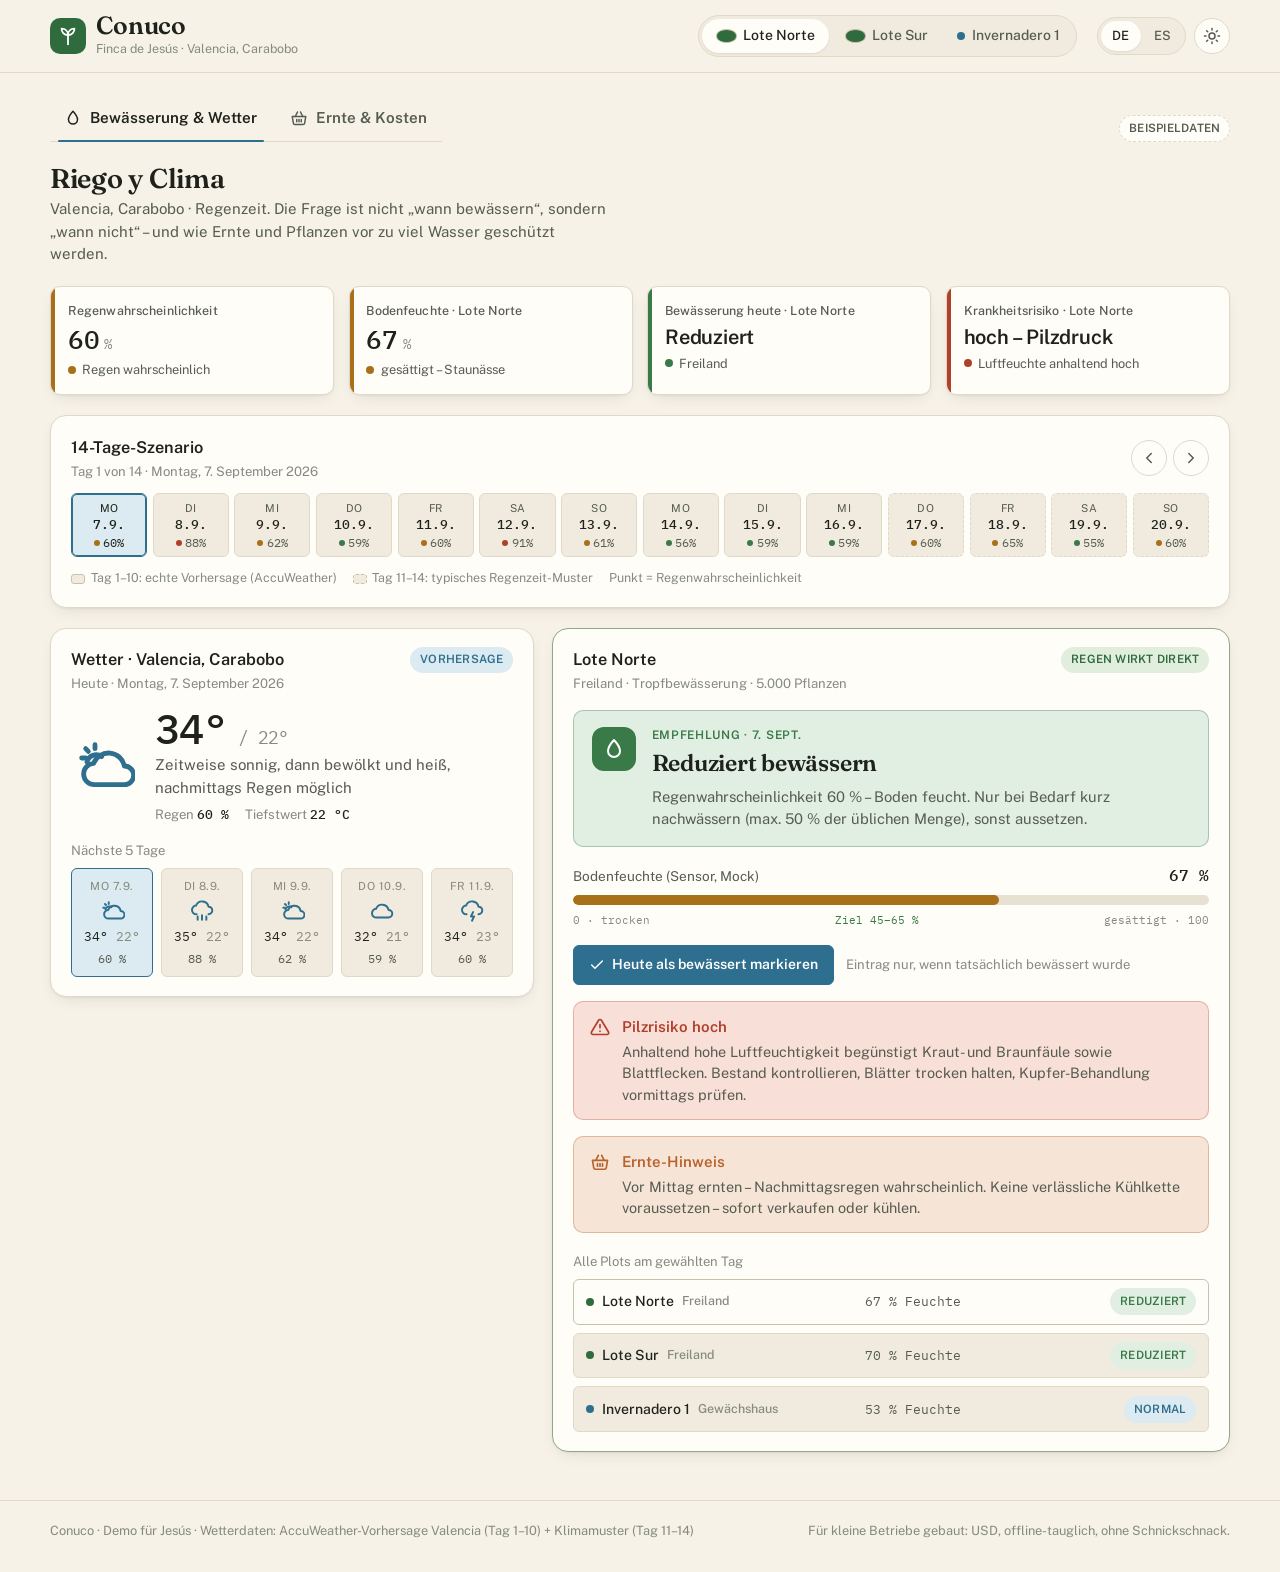
==== commit 93d92077: "Add files via upload" ====
--- a/index.html
+++ b/index.html
@@ -338,7 +338,8 @@
 
   <div class="tooltip" id="tooltip" role="status" aria-hidden="true"></div>
 
-  <script src="data/wetter-14-tage.js"></script>
+  <!-- Wetterdaten: erst data/, sonst Hauptordner (falls der Ordner beim Hochladen verloren ging) -->
+  <script src="data/wetter-14-tage.js" onerror="var s=document.createElement('script');s.src='wetter-14-tage.js';document.head.appendChild(s)"></script>
   <script src="i18n.js"></script>
   <script src="app.js"></script>
 </body>
